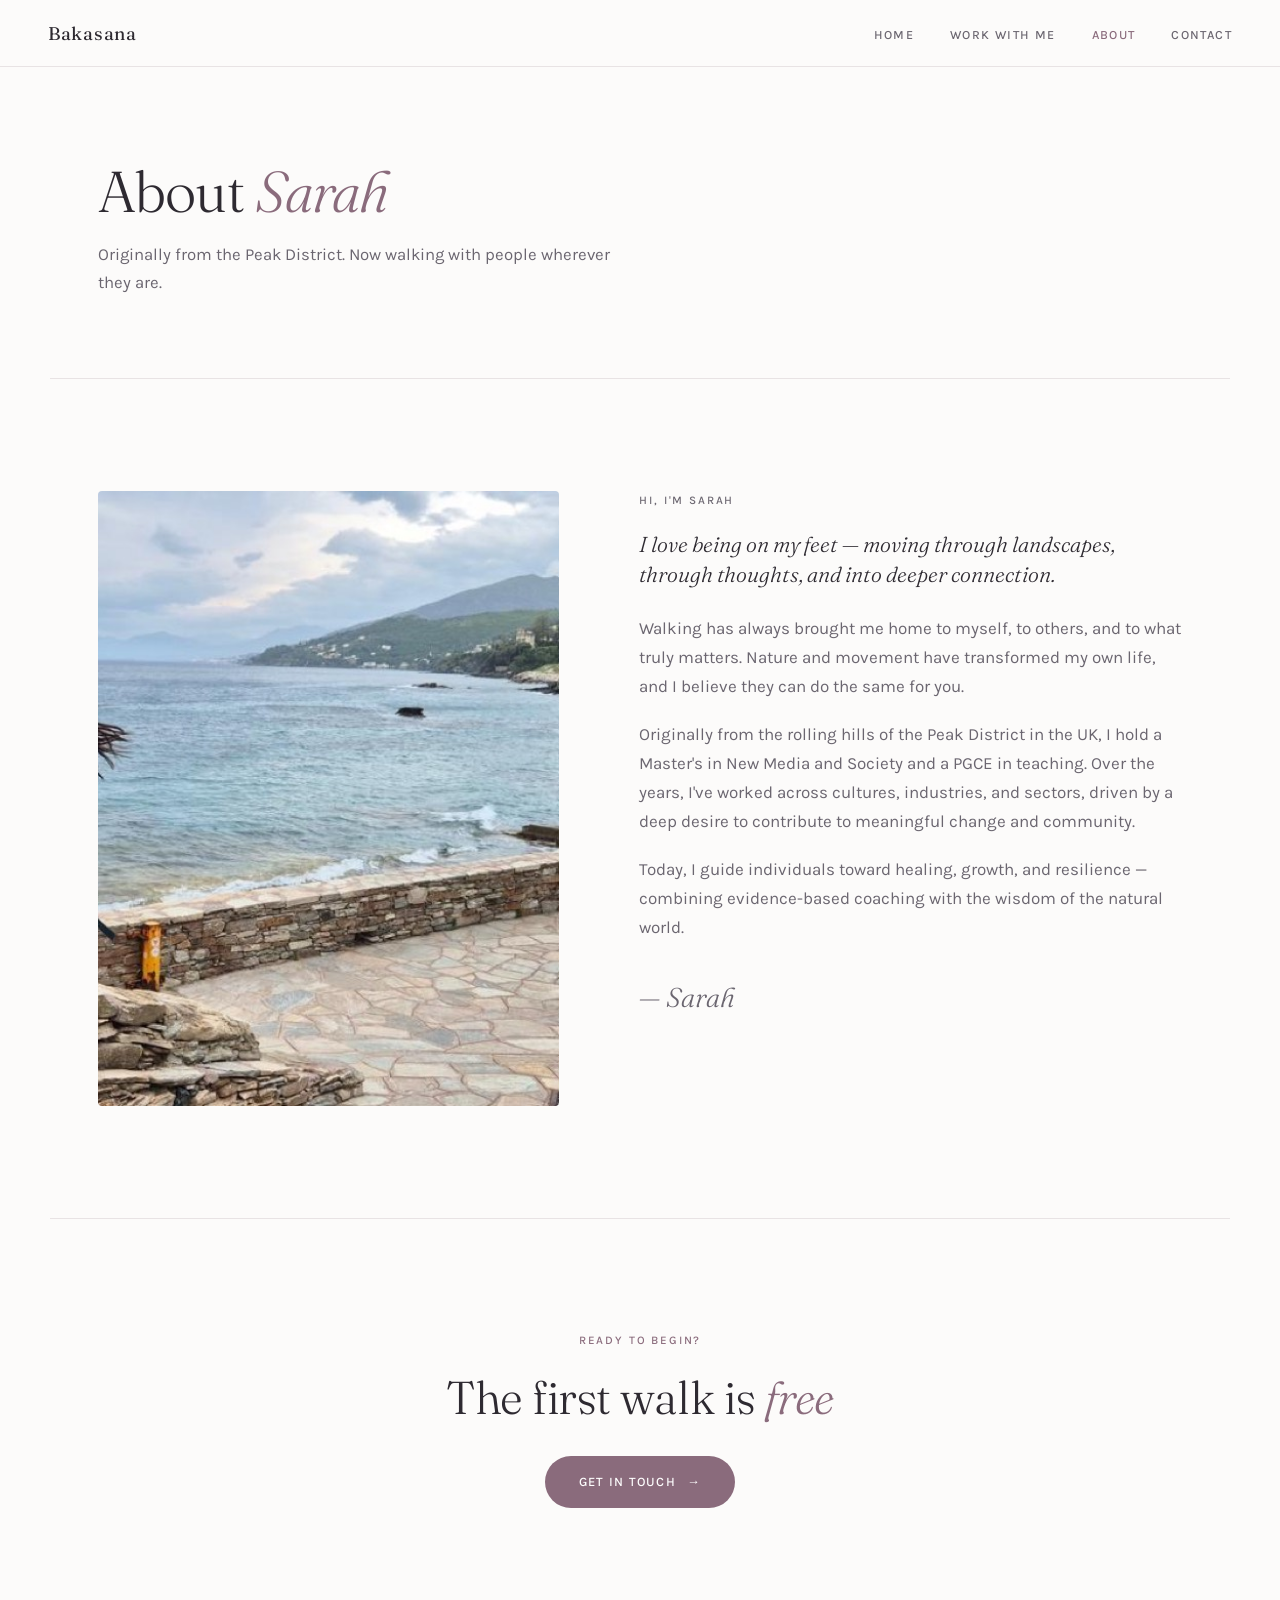
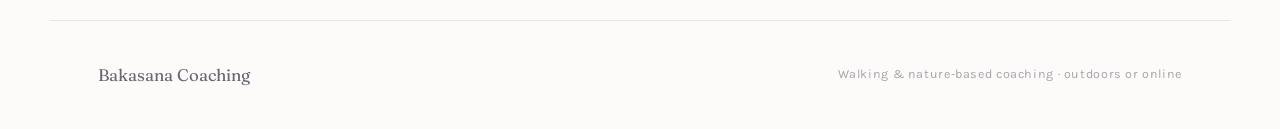
==== about.html @ 47b3a93b "new changes" ====
<!DOCTYPE html>
<html lang="en">
<head>
  <meta charset="UTF-8">
  <meta name="viewport" content="width=device-width, initial-scale=1.0">
  <title>About Sarah — Bakasana Coaching</title>
  <meta name="description" content="Sarah is a qualified coach, yoga teacher, and meditation guide offering nature-based walking coaching.">
  <link rel="preconnect" href="https://fonts.googleapis.com">
  <link rel="preconnect" href="https://fonts.gstatic.com" crossorigin>
  <link rel="stylesheet" href="https://fonts.googleapis.com/css2?family=Fraunces:ital,opsz,wght@0,9..144,300;0,9..144,400;0,9..144,500;1,9..144,300;1,9..144,400&family=Karla:wght@300;400;500&display=swap">
  <link rel="stylesheet" href="style.css">
</head>
<body>

<nav>
  <a href="index.html" class="nav-logo">Bakasana</a>
  <ul class="nav-links">
    <li><a href="index.html">Home</a></li>
    <li><a href="work-with-me.html">Work With Me</a></li>
    <li><a href="about.html" class="active">About</a></li>
    <li><a href="contact.html">Contact</a></li>
  </ul>
</nav>

<div class="page-header">
  <h1>About <em>Sarah</em></h1>
  <p>Originally from the Peak District. Now walking with people wherever they are.</p>
</div>

<section class="section">
  <div class="about">
    <div class="about-photo">
      <img src="images/portrait.jpg" alt="Sarah smiling on a coastal path, sea and hills behind her">
    </div>
    <div class="about-body">
      <p class="eyebrow">Hi, I'm Sarah</p>

      <p style="font-family: 'Fraunces', Georgia, serif; font-size: 1.35rem; font-weight: 300; font-style: italic; line-height: 1.4; color: var(--text); margin-bottom: 1.5rem;">
        I love being on my feet — moving through landscapes, through thoughts, and into deeper connection.
      </p>

      <p>Walking has always brought me home to myself, to others, and to what truly matters. Nature and movement have transformed my own life, and I believe they can do the same for you.</p>

      <p>Originally from the rolling hills of the Peak District in the UK, I hold a Master's in New Media and Society and a PGCE in teaching. Over the years, I've worked across cultures, industries, and sectors, driven by a deep desire to contribute to meaningful change and community.</p>

      <p>Today, I guide individuals toward healing, growth, and resilience — combining evidence-based coaching with the wisdom of the natural world.</p>

      <p class="signature">— Sarah</p>
    </div>
  </div>
</section>

<div class="rule"></div>

<section class="section-narrow" style="text-align: center;">
  <p class="eyebrow">Ready to begin?</p>
  <h2 class="section-title" style="margin-bottom: 2rem;">The first walk is <em>free</em></h2>
  <a href="contact.html" class="btn">Get in touch <span class="arrow">→</span></a>
</section>

<footer>
  <span class="footer-name">Bakasana Coaching</span>
  <span class="footer-note">Walking &amp; nature-based coaching · outdoors or online</span>
</footer>

</body>
</html>
---- style.css ----
:root {
  --bg: #FCFBFA;
  --surface: #F5F1F1;
  --blush: #F8F3F4;
  --text: #2E2A31;
  --text-soft: #6B6670;
  --muted: #A9A2A8;
  --accent: #8A6B7C;
  --accent-soft: #B79AA8;
  --rule: #E8E3E4;
}

*, *::before, *::after { box-sizing: border-box; margin: 0; padding: 0; }

html { scroll-behavior: smooth; }

body {
  background: var(--bg);
  color: var(--text);
  font-family: 'Karla', system-ui, sans-serif;
  font-size: 17px;
  line-height: 1.7;
  -webkit-font-smoothing: antialiased;
}

img { max-width: 100%; display: block; }

/* ── Nav ── */
nav {
  position: fixed;
  top: 0; left: 0; right: 0;
  z-index: 100;
  padding: 1.1rem 3rem;
  display: flex;
  align-items: center;
  justify-content: space-between;
  background: rgba(252, 251, 250, 0.9);
  backdrop-filter: blur(10px);
  border-bottom: 1px solid var(--rule);
}

.nav-logo {
  font-family: 'Fraunces', Georgia, serif;
  font-size: 1.15rem;
  font-weight: 400;
  letter-spacing: 0.04em;
  color: var(--text);
  text-decoration: none;
}

.nav-links {
  display: flex;
  gap: 2.25rem;
  list-style: none;
  align-items: center;
}

.nav-links a {
  font-size: 0.78rem;
  font-weight: 500;
  letter-spacing: 0.11em;
  text-transform: uppercase;
  color: var(--text-soft);
  text-decoration: none;
  transition: color 0.2s;
}

.nav-links a:hover,
.nav-links a:focus-visible,
.nav-links a.active { color: var(--accent); }

/* ── Page header (non-home pages) ── */
.page-header {
  max-width: 1180px;
  margin: 0 auto;
  padding: 10rem 3rem 5rem;
  border-bottom: 1px solid var(--rule);
}

.page-header h1 {
  font-family: 'Fraunces', Georgia, serif;
  font-size: clamp(2.4rem, 4.5vw, 4rem);
  font-weight: 300;
  line-height: 1.1;
  letter-spacing: -0.015em;
  text-wrap: balance;
  margin-bottom: 1.1rem;
}

.page-header h1 em {
  font-style: italic;
  color: var(--accent);
}

.page-header p {
  font-size: 1.05rem;
  color: var(--text-soft);
  max-width: 52ch;
}

/* ── Hero ── */
.hero {
  position: relative;
  min-height: 100vh;
  display: flex;
  align-items: flex-end;
  overflow: hidden;
}

.hero-img {
  position: absolute;
  inset: 0;
  width: 100%;
  height: 100%;
  object-fit: cover;
  object-position: 60% 40%;
}

.hero-veil {
  position: absolute;
  inset: 0;
  background: linear-gradient(
    to bottom,
    rgba(252, 251, 250, 0.55) 0%,
    rgba(252, 251, 250, 0.15) 35%,
    rgba(252, 251, 250, 0.7) 78%,
    var(--bg) 100%
  );
}

.hero-inner {
  position: relative;
  max-width: 1180px;
  width: 100%;
  margin: 0 auto;
  padding: 0 3rem 7rem;
}

.hero-quote {
  font-family: 'Fraunces', Georgia, serif;
  font-size: clamp(1.1rem, 1.8vw, 1.4rem);
  font-style: italic;
  font-weight: 300;
  color: var(--accent);
  margin-bottom: 2rem;
  letter-spacing: 0.01em;
}

.hero-headline {
  font-family: 'Fraunces', Georgia, serif;
  font-size: clamp(2.6rem, 5.6vw, 5rem);
  font-weight: 300;
  line-height: 1.06;
  letter-spacing: -0.015em;
  text-wrap: balance;
  max-width: 16ch;
  margin-bottom: 2rem;
}

.hero-headline em {
  font-style: italic;
  color: var(--accent);
}

.hero-sub {
  font-size: 1.05rem;
  color: var(--text-soft);
  max-width: 46ch;
  margin-bottom: 2.5rem;
}

/* ── Buttons ── */
.btn {
  display: inline-flex;
  align-items: center;
  gap: 0.7rem;
  background: var(--accent);
  color: #fff;
  padding: 0.95rem 2.1rem;
  font-family: 'Karla', sans-serif;
  font-size: 0.8rem;
  font-weight: 500;
  letter-spacing: 0.1em;
  text-transform: uppercase;
  text-decoration: none;
  border: none;
  cursor: pointer;
  border-radius: 999px;
  transition: background 0.25s, transform 0.25s;
}

.btn:hover, .btn:focus-visible {
  background: #6F5464;
  transform: translateY(-2px);
}

.btn .arrow { transition: transform 0.25s; }
.btn:hover .arrow { transform: translateX(4px); }

/* ── Section shell ── */
.section {
  max-width: 1180px;
  margin: 0 auto;
  padding: 7rem 3rem;
}

.section-narrow {
  max-width: 780px;
  margin: 0 auto;
  padding: 7rem 3rem;
}

.rule {
  max-width: 1180px;
  margin: 0 auto;
  height: 1px;
  background: var(--rule);
}

.eyebrow {
  font-size: 0.72rem;
  font-weight: 500;
  letter-spacing: 0.16em;
  text-transform: uppercase;
  color: var(--accent);
  margin-bottom: 1.25rem;
}

.section-title {
  font-family: 'Fraunces', Georgia, serif;
  font-size: clamp(2rem, 3.6vw, 3.2rem);
  font-weight: 300;
  line-height: 1.15;
  letter-spacing: -0.01em;
  text-wrap: balance;
  margin-bottom: 1.25rem;
}

.section-title em { font-style: italic; color: var(--accent); }

.lead {
  font-size: 1.05rem;
  color: var(--text-soft);
  max-width: 56ch;
}

/* ── Familiar cards ── */
.cards {
  display: grid;
  grid-template-columns: repeat(3, 1fr);
  gap: 1.25rem;
  margin-top: 3.5rem;
}

.card {
  background: var(--blush);
  border: 1px solid var(--rule);
  border-radius: 4px;
  padding: 2rem 1.85rem;
  display: flex;
  flex-direction: column;
  gap: 1rem;
  transition: transform 0.3s, border-color 0.3s;
}

.card:hover {
  transform: translateY(-3px);
  border-color: var(--accent-soft);
}

.card-dot {
  width: 7px;
  height: 7px;
  border-radius: 50%;
  background: var(--accent-soft);
  flex-shrink: 0;
}

.card p {
  font-size: 0.96rem;
  color: var(--text-soft);
  line-height: 1.65;
}

.closing-line {
  font-family: 'Fraunces', Georgia, serif;
  font-size: clamp(1.3rem, 2.2vw, 1.75rem);
  font-style: italic;
  font-weight: 300;
  color: var(--text);
  margin-top: 3.5rem;
  text-align: center;
  text-wrap: balance;
}

/* ── Image band ── */
.band {
  width: 100%;
  height: clamp(280px, 42vh, 460px);
  overflow: hidden;
}

.band img {
  width: 100%;
  height: 100%;
  object-fit: cover;
}

/* ── Who works with me ── */
.path-list {
  list-style: none;
  margin-top: 3rem;
  max-width: 62ch;
  border-left: 1px solid var(--rule);
  padding-left: 2.5rem;
  display: flex;
  flex-direction: column;
  gap: 1.6rem;
}

.path-list li {
  position: relative;
  color: var(--text-soft);
  font-size: 1.02rem;
  line-height: 1.6;
}

.path-list li::before {
  content: '';
  position: absolute;
  left: -2.5rem;
  top: 0.62em;
  transform: translateX(-50%);
  width: 9px;
  height: 9px;
  border-radius: 50%;
  background: var(--bg);
  border: 1.5px solid var(--accent-soft);
}

/* ── Beliefs ── */
.beliefs {
  display: grid;
  grid-template-columns: repeat(2, 1fr);
  gap: 2.5rem 3.5rem;
  margin-top: 3rem;
}

.belief {
  border-top: 1px solid var(--accent-soft);
  padding-top: 1.4rem;
}

.belief p {
  font-family: 'Fraunces', Georgia, serif;
  font-size: 1.15rem;
  font-weight: 300;
  line-height: 1.5;
  color: var(--text);
  text-wrap: balance;
}

/* ── Steps ── */
.steps {
  display: grid;
  grid-template-columns: repeat(3, 1fr);
  gap: 3rem;
  margin-top: 3.5rem;
}

.step {
  border-top: 2px solid var(--accent);
  padding-top: 1.5rem;
}

.step-label {
  font-size: 0.72rem;
  font-weight: 500;
  letter-spacing: 0.14em;
  text-transform: uppercase;
  color: var(--accent);
  margin-bottom: 0.9rem;
}

.step h3 {
  font-family: 'Fraunces', Georgia, serif;
  font-size: 1.5rem;
  font-weight: 400;
  line-height: 1.2;
  margin-bottom: 0.8rem;
  text-wrap: balance;
}

.step p {
  font-size: 0.94rem;
  color: var(--text-soft);
  line-height: 1.68;
}

/* ── Testimonials ── */
.quotes {
  display: grid;
  grid-template-columns: repeat(2, 1fr);
  gap: 2rem;
  margin-top: 3.5rem;
}

.quote {
  background: var(--blush);
  border: 1px solid var(--rule);
  border-radius: 4px;
  padding: 2.75rem 2.5rem 2.25rem;
  position: relative;
}

.quote::before {
  content: '\201C';
  font-family: 'Fraunces', Georgia, serif;
  font-size: 4.5rem;
  line-height: 1;
  color: var(--accent-soft);
  opacity: 0.5;
  position: absolute;
  top: 0.9rem;
  left: 2rem;
}

.quote p {
  font-family: 'Fraunces', Georgia, serif;
  font-size: 1.18rem;
  font-style: italic;
  font-weight: 300;
  line-height: 1.6;
  color: var(--text);
  margin-bottom: 1.5rem;
  padding-top: 1.4rem;
  position: relative;
}

.quote cite {
  font-family: 'Karla', sans-serif;
  font-style: normal;
  font-size: 0.76rem;
  font-weight: 500;
  letter-spacing: 0.1em;
  text-transform: uppercase;
  color: var(--muted);
}

/* ── About ── */
.about {
  display: grid;
  grid-template-columns: 0.85fr 1fr;
  gap: 5rem;
  align-items: start;
}

.about-photo {
  border-radius: 4px;
  overflow: hidden;
  aspect-ratio: 3 / 4;
}

.about-photo img {
  width: 100%;
  height: 100%;
  object-fit: cover;
  object-position: 62% 50%;
}

.about-body p {
  color: var(--text-soft);
  margin-bottom: 1.2rem;
}

.about-body p:last-child { margin-bottom: 0; }

.signature {
  font-family: 'Fraunces', Georgia, serif;
  font-size: 1.7rem;
  font-style: italic;
  font-weight: 300;
  color: var(--accent);
  margin-top: 2rem;
}

/* ── Contact ── */
.contact {
  background: var(--surface);
}

.contact-inner {
  max-width: 1180px;
  margin: 0 auto;
  padding: 7rem 3rem;
  display: grid;
  grid-template-columns: 1fr 1fr;
  gap: 5rem;
  align-items: start;
}

.contact-tagline {
  font-family: 'Fraunces', Georgia, serif;
  font-size: clamp(1.9rem, 3.2vw, 2.8rem);
  font-weight: 300;
  font-style: italic;
  line-height: 1.2;
  text-wrap: balance;
  margin-bottom: 1.5rem;
}

.contact-note {
  color: var(--text-soft);
  font-size: 0.98rem;
  max-width: 40ch;
}

form {
  display: flex;
  flex-direction: column;
  gap: 1.15rem;
}

.field {
  display: flex;
  flex-direction: column;
  gap: 0.4rem;
}

label {
  font-size: 0.72rem;
  font-weight: 500;
  letter-spacing: 0.11em;
  text-transform: uppercase;
  color: var(--muted);
}

input, textarea {
  background: var(--bg);
  border: 1px solid var(--rule);
  border-radius: 3px;
  color: var(--text);
  font-family: 'Karla', sans-serif;
  font-size: 0.96rem;
  padding: 0.8rem 1rem;
  width: 100%;
  outline: none;
  transition: border-color 0.2s;
  appearance: none;
}

input:focus, textarea:focus { border-color: var(--accent); }

textarea { resize: vertical; min-height: 130px; }

/* ── Footer ── */
footer {
  max-width: 1180px;
  margin: 0 auto;
  padding: 2.5rem 3rem;
  display: flex;
  justify-content: space-between;
  align-items: center;
  gap: 1rem;
  border-top: 1px solid var(--rule);
}

.footer-name {
  font-family: 'Fraunces', Georgia, serif;
  font-size: 1.05rem;
  font-weight: 400;
  color: var(--text-soft);
}

.footer-note {
  font-size: 0.78rem;
  letter-spacing: 0.05em;
  color: var(--muted);
}

/* ── Responsive ── */
@media (max-width: 880px) {
  nav { padding: 0.9rem 1.4rem; }
  .nav-links { display: none; }
  .hero { min-height: 88vh; }
  .hero-inner { padding: 0 1.4rem 4rem; }
  .hero-headline { max-width: none; }
  .section, .section-narrow { padding: 4.5rem 1.4rem; }
  .page-header { padding: 8rem 1.4rem 3.5rem; }
  .cards { grid-template-columns: 1fr; }
  .beliefs { grid-template-columns: 1fr; gap: 2rem; }
  .steps { grid-template-columns: 1fr; gap: 2.25rem; }
  .quotes { grid-template-columns: 1fr; }
  .about { grid-template-columns: 1fr; gap: 2.5rem; }
  .about-photo { max-width: 420px; }
  .contact-inner { grid-template-columns: 1fr; gap: 2.75rem; padding: 4.5rem 1.4rem; }
  footer { flex-direction: column; text-align: center; padding: 2.25rem 1.4rem; }
  .path-list { padding-left: 1.75rem; }
  .path-list li::before { left: -1.75rem; }
}

@media (prefers-reduced-motion: reduce) {
  * { transition: none !important; scroll-behavior: auto; }
}

:focus-visible {
  outline: 2px solid var(--accent);
  outline-offset: 3px;
}
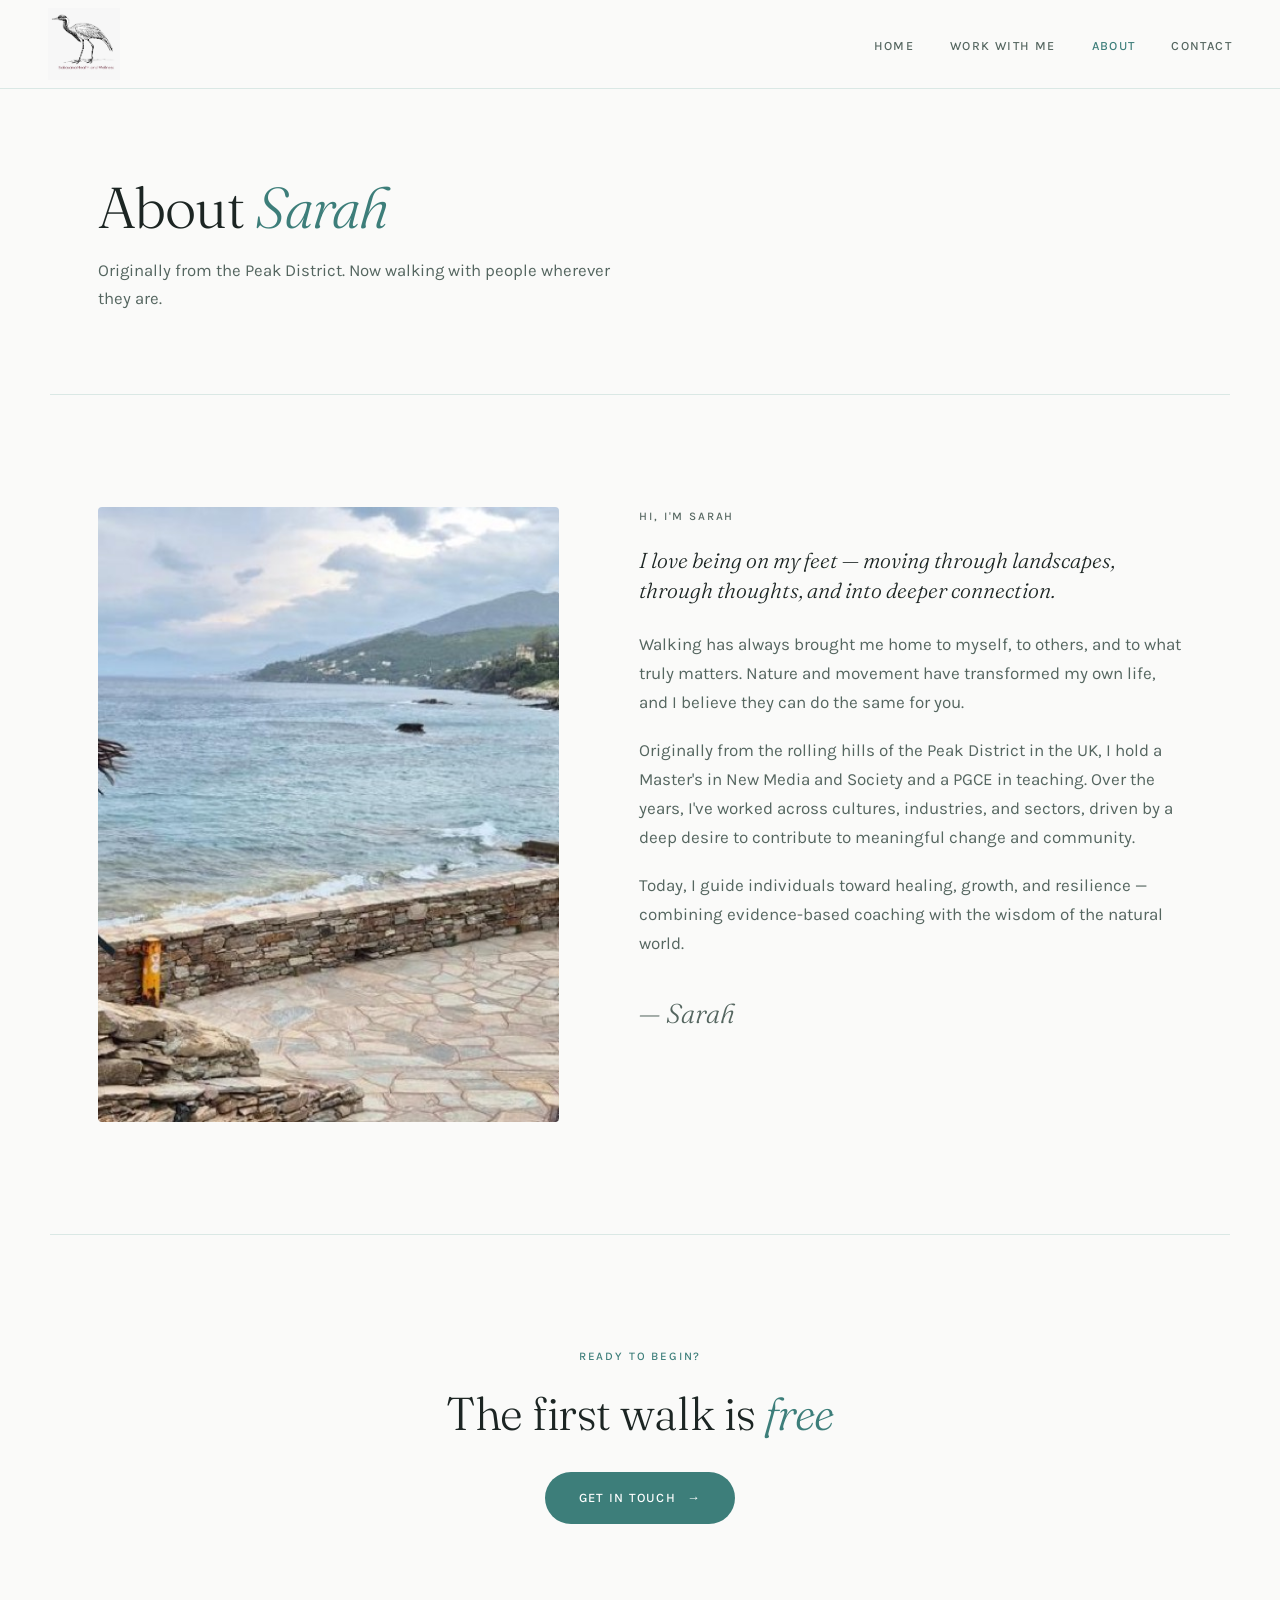
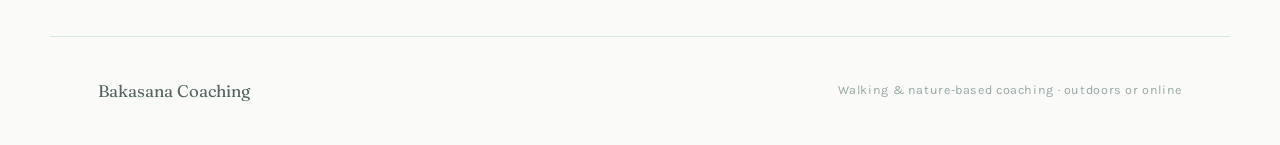
==== commit d85f04ed: "new changes" ====
--- a/about.html
+++ b/about.html
@@ -13,7 +13,7 @@
 <body>
 
 <nav>
-  <a href="index.html" class="nav-logo">Bakasana</a>
+  <a href="index.html" class="nav-logo"><img src="images/logo.png" alt="Bakasana Coaching"></a>
   <ul class="nav-links">
     <li><a href="index.html">Home</a></li>
     <li><a href="work-with-me.html">Work With Me</a></li>
--- a/style.css
+++ b/style.css
@@ -1,13 +1,13 @@
 :root {
-  --bg: #FCFBFA;
-  --surface: #F5F1F1;
-  --blush: #F8F3F4;
-  --text: #2E2A31;
-  --text-soft: #6B6670;
-  --muted: #A9A2A8;
-  --accent: #8A6B7C;
-  --accent-soft: #B79AA8;
-  --rule: #E8E3E4;
+  --bg: #FAFAF9;
+  --surface: #EFF5F3;
+  --blush: #F0F6F4;
+  --text: #1C2523;
+  --text-soft: #556660;
+  --muted: #96A8A3;
+  --accent: #3D7E7A;
+  --accent-soft: #7AACA8;
+  --rule: #DAE8E5;
 }
 
 *, *::before, *::after { box-sizing: border-box; margin: 0; padding: 0; }
@@ -30,22 +30,27 @@
   position: fixed;
   top: 0; left: 0; right: 0;
   z-index: 100;
-  padding: 1.1rem 3rem;
+  padding: 0.5rem 3rem;
   display: flex;
   align-items: center;
   justify-content: space-between;
-  background: rgba(252, 251, 250, 0.9);
+  background: rgba(250, 250, 249, 0.9);
   backdrop-filter: blur(10px);
   border-bottom: 1px solid var(--rule);
+  min-height: 5rem;
 }
 
 .nav-logo {
-  font-family: 'Fraunces', Georgia, serif;
-  font-size: 1.15rem;
-  font-weight: 400;
-  letter-spacing: 0.04em;
-  color: var(--text);
+  display: flex;
+  align-items: center;
   text-decoration: none;
+  flex-shrink: 0;
+}
+
+.nav-logo img {
+  height: 72px;
+  width: auto;
+  display: block;
 }
 
 .nav-links {
@@ -73,7 +78,7 @@
 .page-header {
   max-width: 1180px;
   margin: 0 auto;
-  padding: 10rem 3rem 5rem;
+  padding: 11rem 3rem 5rem;
   border-bottom: 1px solid var(--rule);
 }
 
@@ -121,9 +126,9 @@
   inset: 0;
   background: linear-gradient(
     to bottom,
-    rgba(252, 251, 250, 0.55) 0%,
-    rgba(252, 251, 250, 0.15) 35%,
-    rgba(252, 251, 250, 0.7) 78%,
+    rgba(250, 250, 249, 0.55) 0%,
+    rgba(250, 250, 249, 0.15) 35%,
+    rgba(250, 250, 249, 0.7) 78%,
     var(--bg) 100%
   );
 }
@@ -190,7 +195,7 @@
 }
 
 .btn:hover, .btn:focus-visible {
-  background: #6F5464;
+  background: #2D6460;
   transform: translateY(-2px);
 }
 
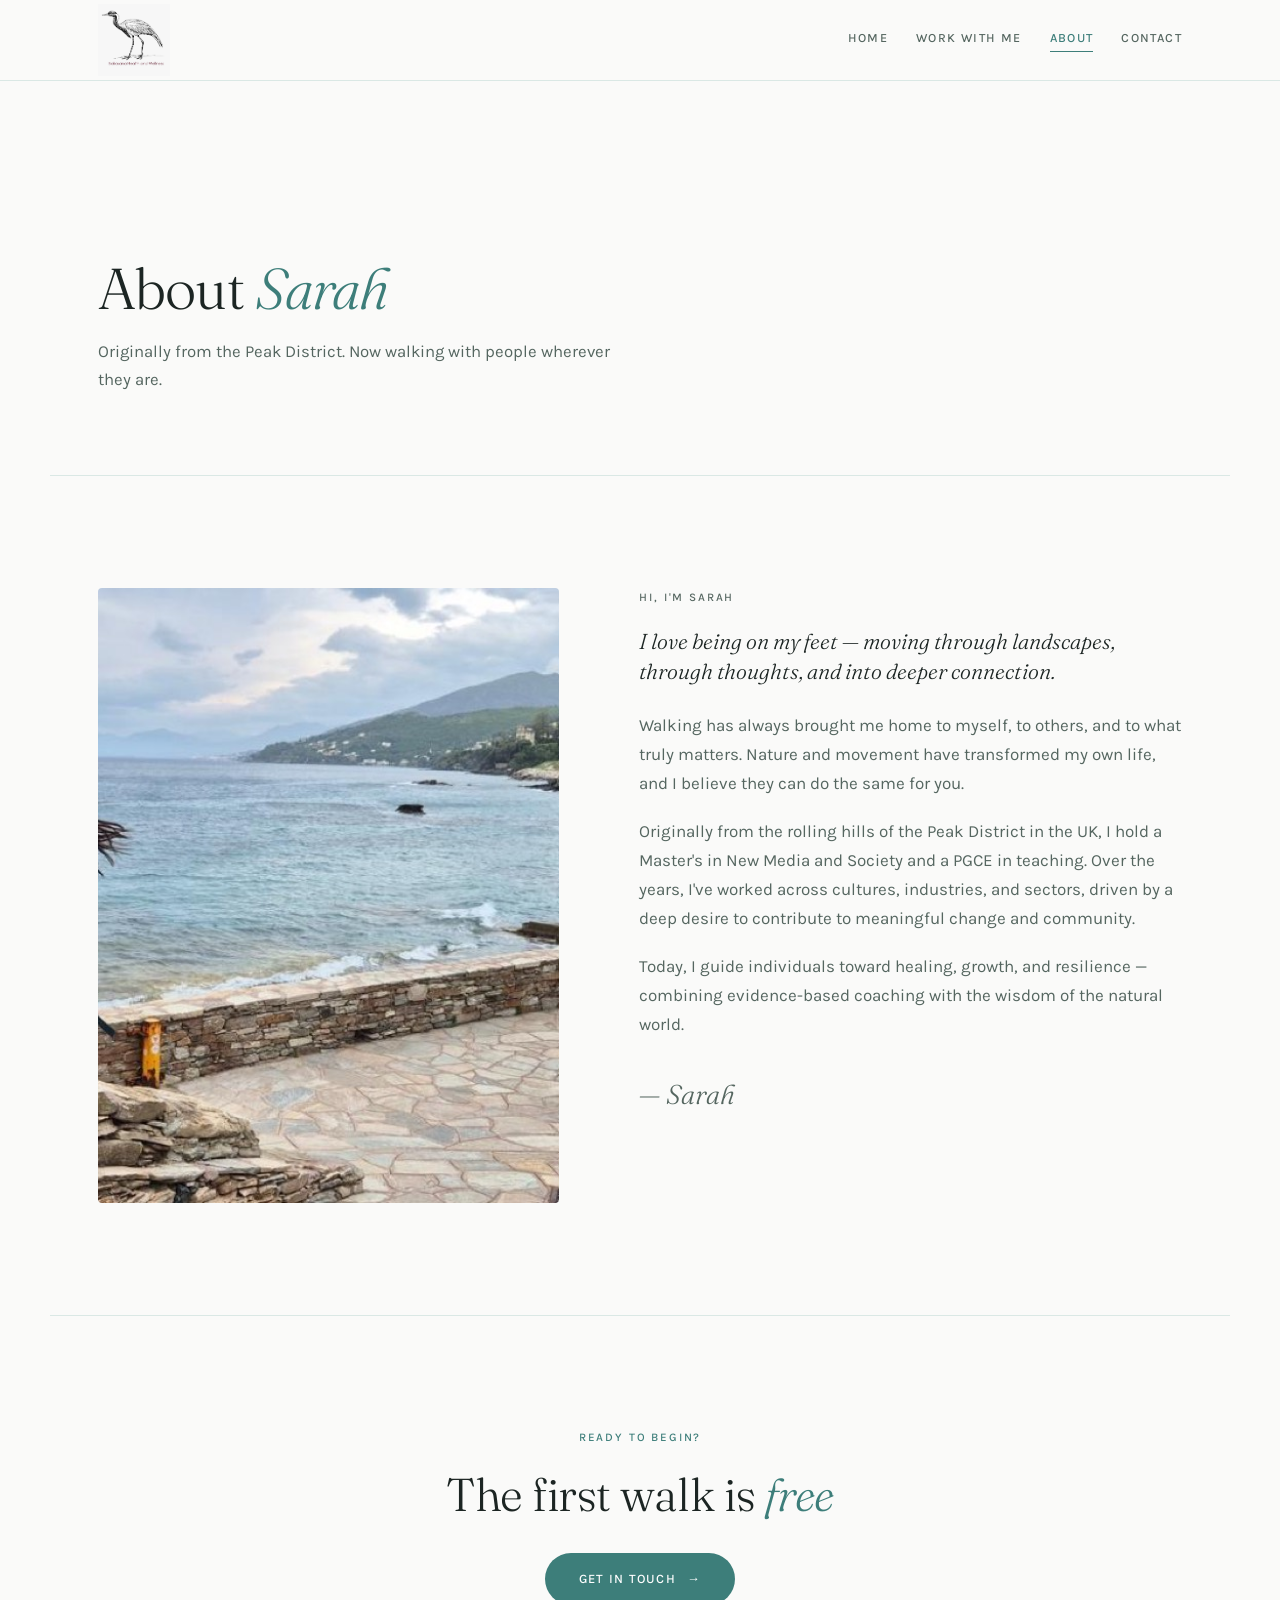
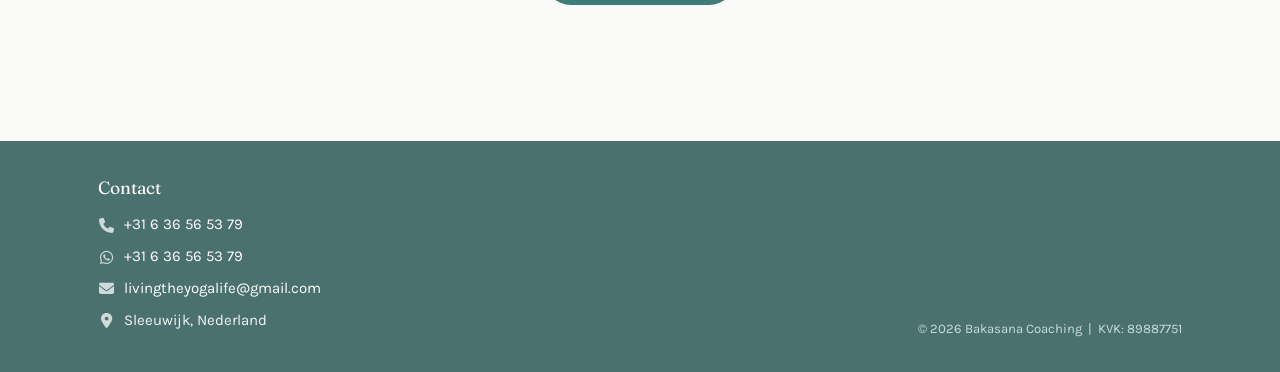
==== commit 804a7ccf: "new changes" ====
--- a/about.html
+++ b/about.html
@@ -8,19 +8,23 @@
   <link rel="preconnect" href="https://fonts.googleapis.com">
   <link rel="preconnect" href="https://fonts.gstatic.com" crossorigin>
   <link rel="stylesheet" href="https://fonts.googleapis.com/css2?family=Fraunces:ital,opsz,wght@0,9..144,300;0,9..144,400;0,9..144,500;1,9..144,300;1,9..144,400&family=Karla:wght@300;400;500&display=swap">
+  <link rel="stylesheet" href="https://cdnjs.cloudflare.com/ajax/libs/font-awesome/6.5.0/css/all.min.css">
   <link rel="stylesheet" href="style.css">
 </head>
 <body>
 
-<nav>
-  <a href="index.html" class="nav-logo"><img src="images/logo.png" alt="Bakasana Coaching"></a>
-  <ul class="nav-links">
-    <li><a href="index.html">Home</a></li>
-    <li><a href="work-with-me.html">Work With Me</a></li>
-    <li><a href="about.html" class="active">About</a></li>
-    <li><a href="contact.html">Contact</a></li>
-  </ul>
-</nav>
+<header class="site-header">
+  <div class="nav-inner">
+    <a href="index.html" class="nav-logo"><img src="images/logo.png" alt="Bakasana Coaching"></a>
+    <button class="menu-toggle" aria-label="Menu">☰</button>
+    <nav class="main-nav">
+      <a href="index.html">Home</a>
+      <a href="work-with-me.html">Work With Me</a>
+      <a href="about.html" class="active">About</a>
+      <a href="contact.html">Contact</a>
+    </nav>
+  </div>
+</header>
 
 <div class="page-header">
   <h1>About <em>Sarah</em></h1>
@@ -58,10 +62,21 @@
   <a href="contact.html" class="btn">Get in touch <span class="arrow">→</span></a>
 </section>
 
-<footer>
-  <span class="footer-name">Bakasana Coaching</span>
-  <span class="footer-note">Walking &amp; nature-based coaching · outdoors or online</span>
+<footer class="site-footer">
+  <div class="footer-grid">
+    <div>
+      <h3>Contact</h3>
+      <ul class="footer-contact">
+        <li><i class="fa-solid fa-phone ci"></i> <a href="tel:+31636565379">+31 6 36 56 53 79</a></li>
+        <li><i class="fa-brands fa-whatsapp ci"></i> <a href="https://wa.me/31636565379" target="_blank" rel="noopener">+31 6 36 56 53 79</a></li>
+        <li><i class="fa-solid fa-envelope ci"></i> <a href="mailto:livingtheyogalife@gmail.com">livingtheyogalife@gmail.com</a></li>
+        <li><i class="fa-solid fa-location-dot ci"></i> Sleeuwijk, Nederland</li>
+      </ul>
+    </div>
+    <div class="smallprint">© <span class="year"></span> Bakasana Coaching &nbsp;|&nbsp; KVK: 89887751</div>
+  </div>
 </footer>
 
+<script src="script.js"></script>
 </body>
 </html>
--- a/style.css
+++ b/style.css
@@ -26,17 +26,23 @@
 img { max-width: 100%; display: block; }
 
 /* ── Nav ── */
-nav {
-  position: fixed;
-  top: 0; left: 0; right: 0;
+.site-header {
+  position: sticky;
+  top: 0;
   z-index: 100;
-  padding: 0.5rem 3rem;
+  background: rgba(250, 250, 249, 0.92);
+  backdrop-filter: saturate(180%) blur(10px);
+  border-bottom: 1px solid var(--rule);
+}
+
+.nav-inner {
+  max-width: 1180px;
+  margin: 0 auto;
+  padding: 0 3rem;
   display: flex;
   align-items: center;
   justify-content: space-between;
-  background: rgba(250, 250, 249, 0.9);
-  backdrop-filter: blur(10px);
-  border-bottom: 1px solid var(--rule);
+  gap: 1rem;
   min-height: 5rem;
 }
 
@@ -53,14 +59,13 @@
   display: block;
 }
 
-.nav-links {
-  display: flex;
-  gap: 2.25rem;
-  list-style: none;
+.main-nav {
+  display: flex;
   align-items: center;
 }
 
-.nav-links a {
+.main-nav a {
+  margin-left: 1.75rem;
   font-size: 0.78rem;
   font-weight: 500;
   letter-spacing: 0.11em;
@@ -68,11 +73,27 @@
   color: var(--text-soft);
   text-decoration: none;
   transition: color 0.2s;
-}
-
-.nav-links a:hover,
-.nav-links a:focus-visible,
-.nav-links a.active { color: var(--accent); }
+  border-bottom: 1px solid transparent;
+  padding-bottom: 2px;
+}
+
+.main-nav a:hover,
+.main-nav a:focus-visible,
+.main-nav a.active {
+  color: var(--accent);
+  border-bottom-color: var(--accent);
+}
+
+.menu-toggle {
+  display: none;
+  background: none;
+  border: none;
+  font-size: 1.7rem;
+  cursor: pointer;
+  color: var(--text);
+  padding: 0.2rem 0.4rem;
+  line-height: 1;
+}
 
 /* ── Page header (non-home pages) ── */
 .page-header {
@@ -559,34 +580,102 @@
 textarea { resize: vertical; min-height: 130px; }
 
 /* ── Footer ── */
-footer {
+.site-footer {
+  background: #4A716D;
+  color: #f0f6f5;
+  padding: 2rem 0;
+  margin-top: 1.5rem;
+}
+
+.site-footer h3 {
+  font-family: 'Fraunces', Georgia, serif;
+  font-size: 1.1rem;
+  font-weight: 400;
+  color: #ffffff;
+  margin: 0 0 0.6rem;
+}
+
+.footer-grid {
   max-width: 1180px;
   margin: 0 auto;
-  padding: 2.5rem 3rem;
-  display: flex;
-  justify-content: space-between;
+  padding: 0 3rem;
+  display: grid;
+  grid-template-columns: 1fr auto;
+  gap: 1.5rem;
+  align-items: start;
+}
+
+.footer-contact {
+  list-style: none;
+  padding: 0;
+  margin: 0;
+}
+
+.footer-contact li {
+  display: flex;
   align-items: center;
-  gap: 1rem;
-  border-top: 1px solid var(--rule);
-}
-
-.footer-name {
-  font-family: 'Fraunces', Georgia, serif;
-  font-size: 1.05rem;
-  font-weight: 400;
-  color: var(--text-soft);
-}
-
-.footer-note {
-  font-size: 0.78rem;
-  letter-spacing: 0.05em;
-  color: var(--muted);
+  gap: 0.6rem;
+  margin: 0.4rem 0;
+  font-size: 0.94rem;
+}
+
+.footer-contact .ci {
+  width: 1rem;
+  text-align: center;
+  flex-shrink: 0;
+  opacity: 0.8;
+}
+
+.footer-contact a {
+  color: #ffffff;
+  text-decoration: none;
+}
+
+.footer-contact a:hover { text-decoration: underline; }
+
+.smallprint {
+  align-self: end;
+  color: #c8dedd;
+  font-size: 0.82rem;
+  text-align: right;
+  white-space: nowrap;
 }
 
 /* ── Responsive ── */
 @media (max-width: 880px) {
-  nav { padding: 0.9rem 1.4rem; }
-  .nav-links { display: none; }
+  /* Mobile nav */
+  .nav-inner { padding: 0 1.4rem; }
+  .menu-toggle { display: block; }
+  .site-header { position: relative; }
+
+  .main-nav {
+    display: none;
+    flex-direction: column;
+    background: var(--bg);
+    position: absolute;
+    top: 5rem;
+    left: 0;
+    right: 0;
+    z-index: 100;
+    padding: 0.5rem 0;
+    border-top: 1px solid var(--rule);
+    border-bottom: 1px solid var(--rule);
+    box-shadow: 0 6px 12px rgba(0,0,0,0.06);
+  }
+
+  .main-nav a {
+    margin: 0;
+    padding: 0.7rem 1.5rem;
+    display: block;
+    text-align: center;
+    border-bottom: 1px solid var(--rule);
+    border-left: none;
+  }
+
+  .main-nav a:last-child { border-bottom: none; }
+  .main-nav.open { display: flex; }
+
+  /* Layout */
   .hero { min-height: 88vh; }
   .hero-inner { padding: 0 1.4rem 4rem; }
   .hero-headline { max-width: none; }
@@ -599,9 +688,12 @@
   .about { grid-template-columns: 1fr; gap: 2.5rem; }
   .about-photo { max-width: 420px; }
   .contact-inner { grid-template-columns: 1fr; gap: 2.75rem; padding: 4.5rem 1.4rem; }
-  footer { flex-direction: column; text-align: center; padding: 2.25rem 1.4rem; }
   .path-list { padding-left: 1.75rem; }
   .path-list li::before { left: -1.75rem; }
+
+  /* Footer */
+  .footer-grid { grid-template-columns: 1fr; padding: 0 1.4rem; }
+  .smallprint { text-align: left; padding-top: 0.75rem; border-top: 1px solid rgba(255,255,255,0.2); white-space: normal; }
 }
 
 @media (prefers-reduced-motion: reduce) {
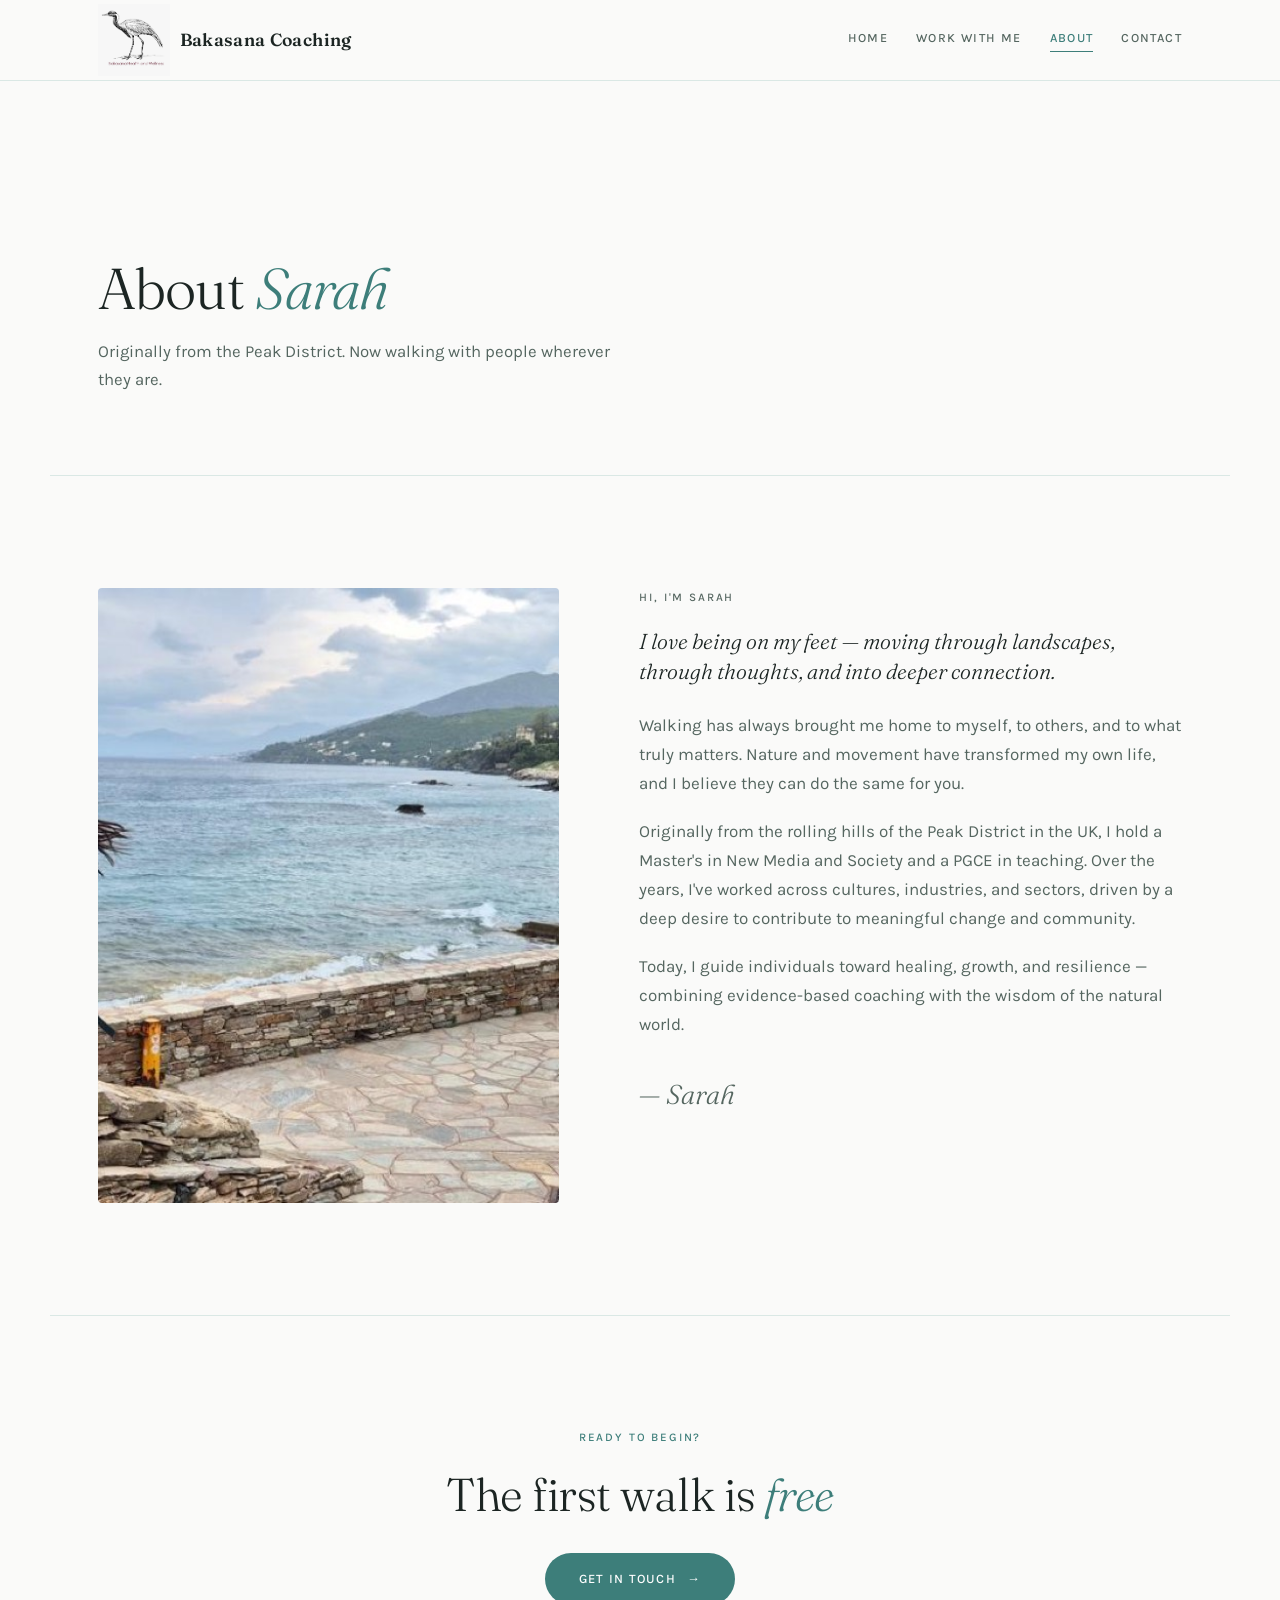
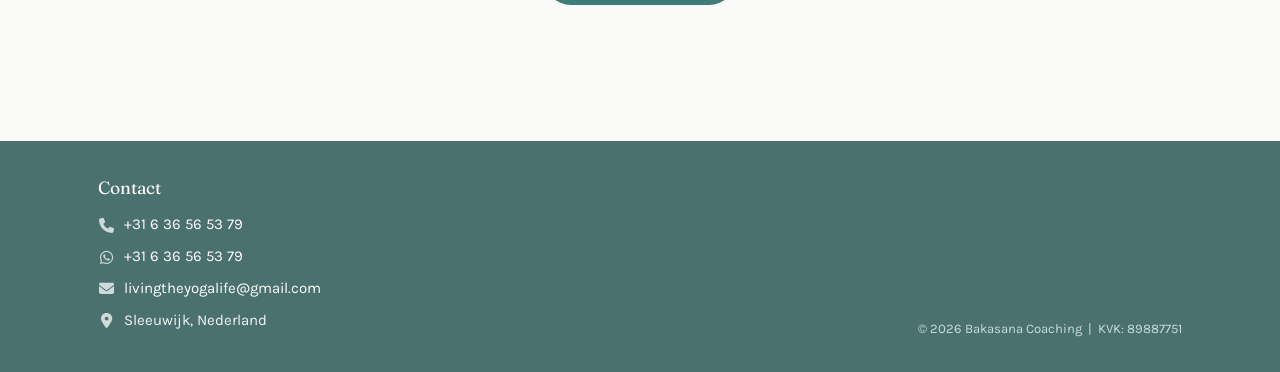
==== commit f17a6ea0: "new changes" ====
--- a/about.html
+++ b/about.html
@@ -15,7 +15,7 @@
 
 <header class="site-header">
   <div class="nav-inner">
-    <a href="index.html" class="nav-logo"><img src="images/logo.png" alt="Bakasana Coaching"></a>
+    <a href="index.html" class="nav-logo"><img src="images/logo.png" alt="Bakasana Coaching logo"> Bakasana Coaching</a>
     <button class="menu-toggle" aria-label="Menu">☰</button>
     <nav class="main-nav">
       <a href="index.html">Home</a>
--- a/style.css
+++ b/style.css
@@ -49,8 +49,14 @@
 .nav-logo {
   display: flex;
   align-items: center;
+  gap: 0.6rem;
   text-decoration: none;
   flex-shrink: 0;
+  font-family: 'Fraunces', Georgia, serif;
+  font-size: 1.1rem;
+  font-weight: 600;
+  letter-spacing: 0.02em;
+  color: var(--text);
 }
 
 .nav-logo img {
